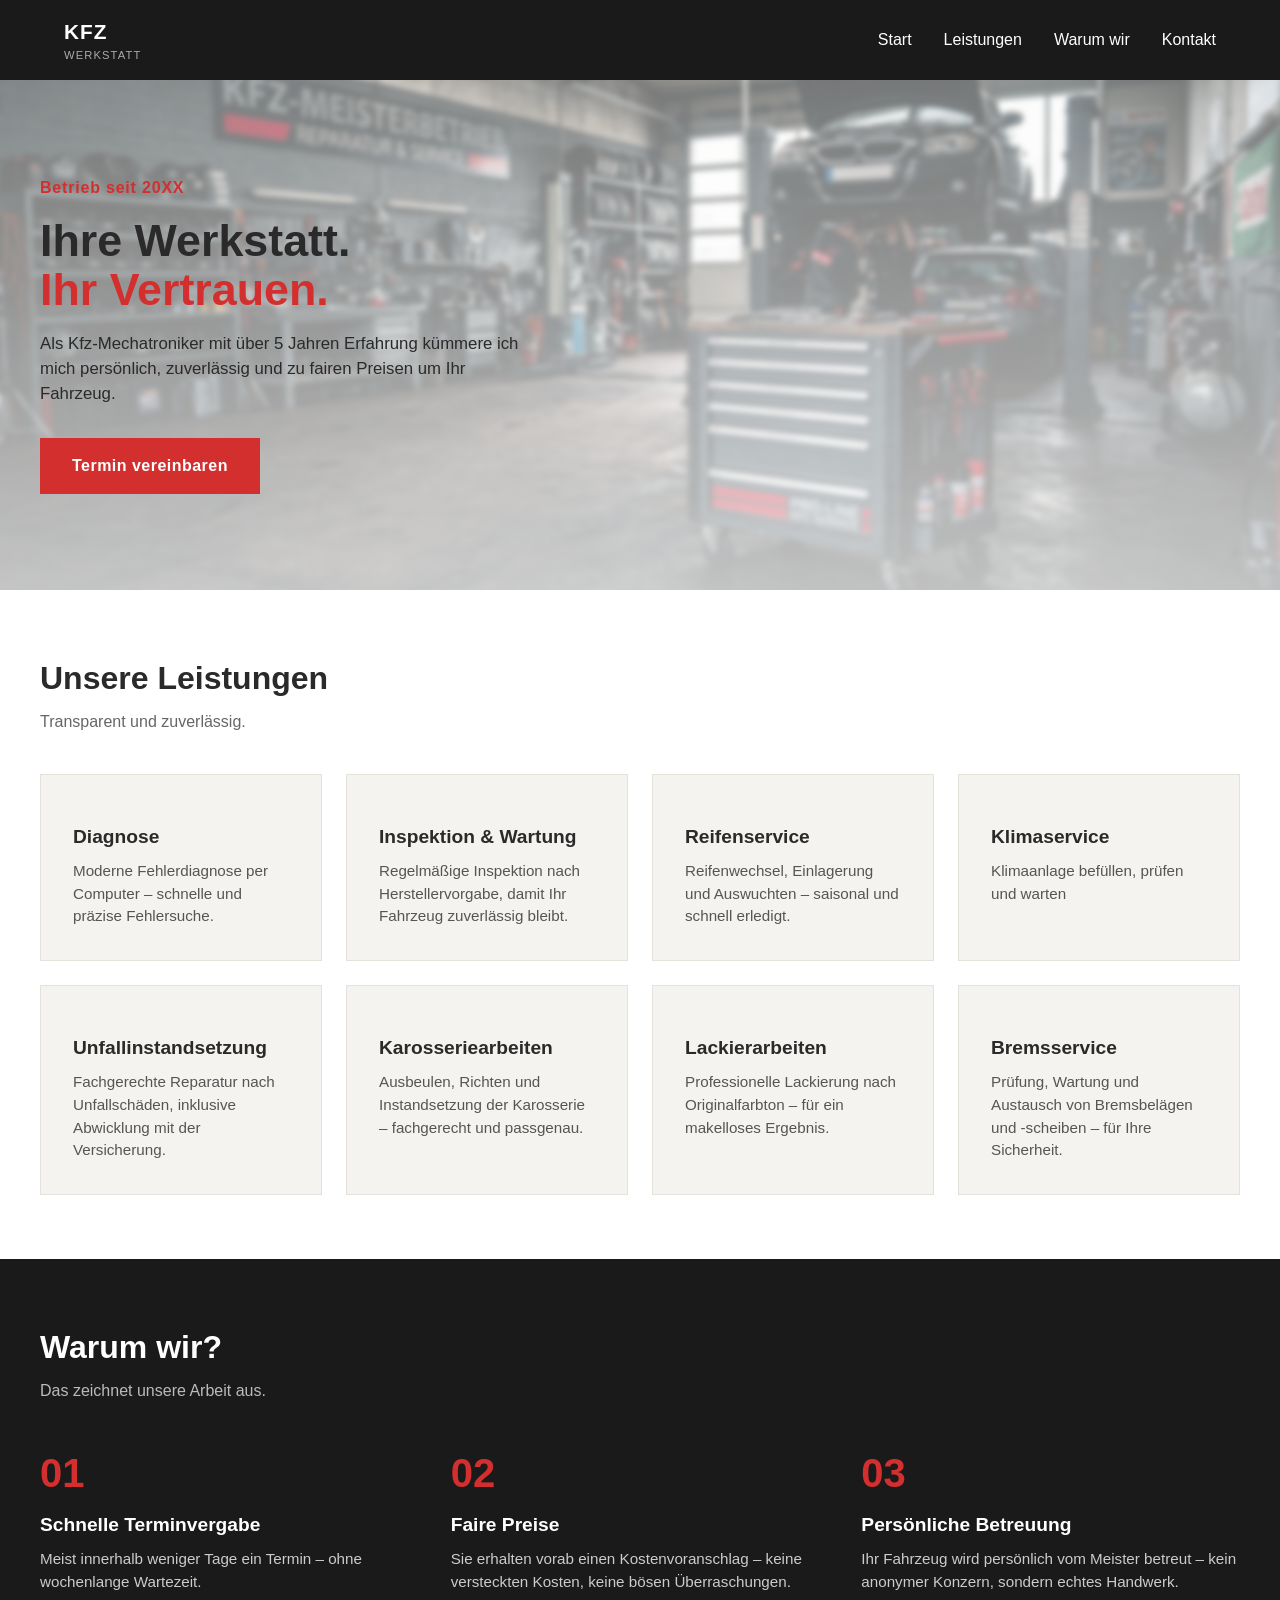
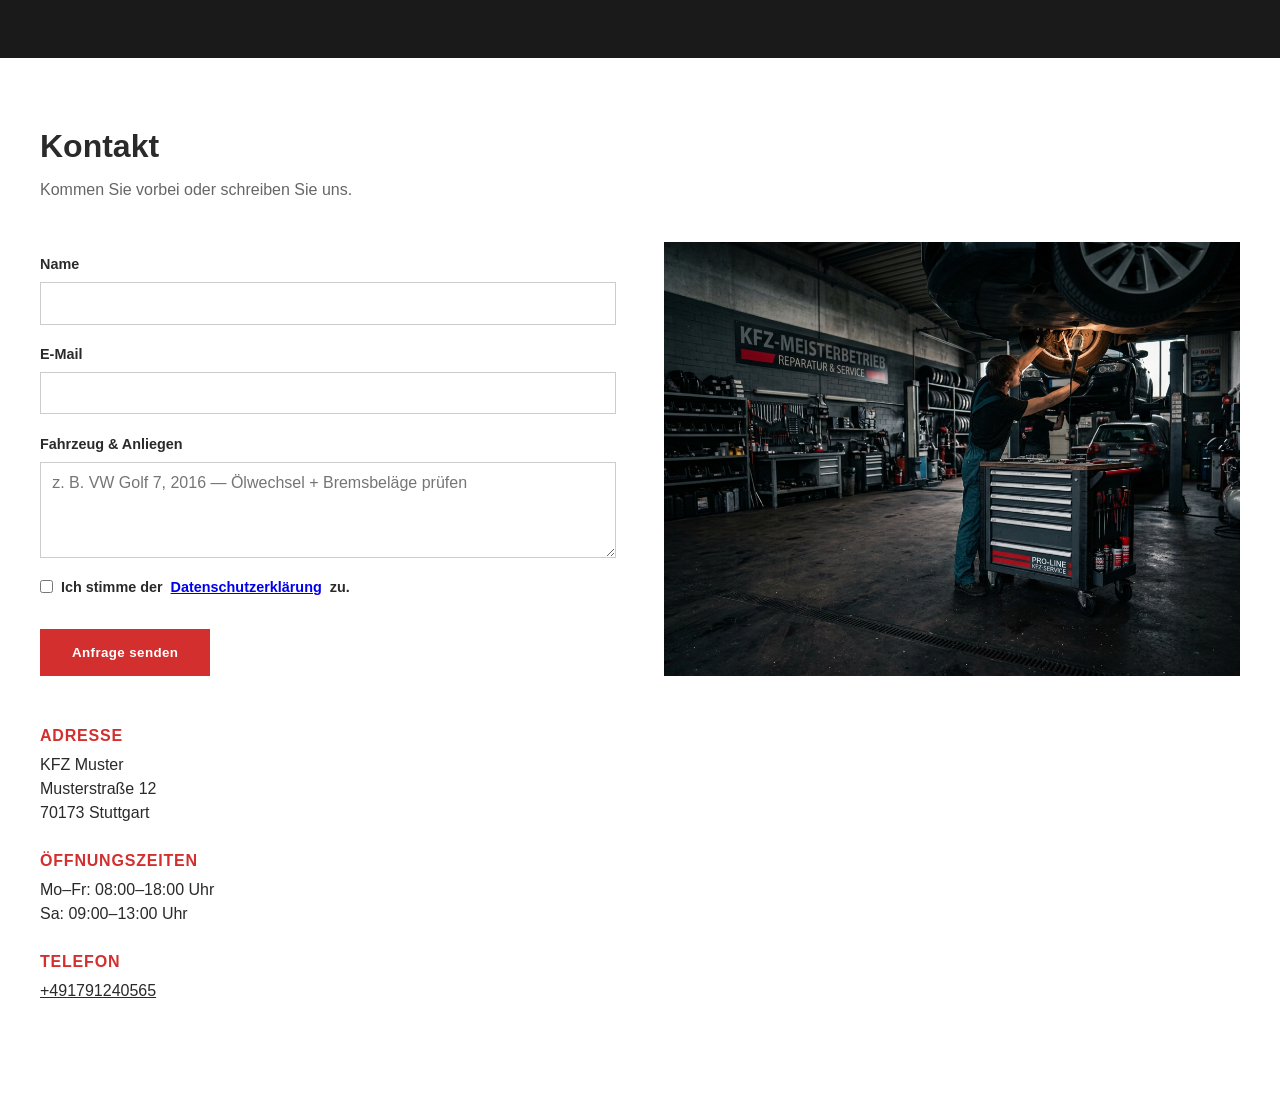
==== index.html @ 79fc3475 "KFZ-Website: aktueller Stand hochgeladen Startseite mit Leistungen, Warum wir und Kontakt. Button Te" ====
<!DOCTYPE html>
<html lang="de">
<head>
  <meta charset="UTF-8">
  <meta name="viewport" content="width=device-width, initial-scale=1.0">
  <title>KFZ Werkstatt Muster – Ihre Werkstatt, Ihr Vertrauen</title>
  <link rel="stylesheet" href="assets/css/style.css">
</head>
<body>

  <header class="site-header">
    <div class="header-inner">
      <div class="logo">
        <span class="logo-name">KFZ </span>
        <span class="logo-sub">Werkstatt</span>
      </div>
      <button class="burger" id="burgerBtn" aria-label="Menü öffnen">
        <span></span>
        <span></span>
        <span></span>
      </button>
      <nav class="main-nav" id="mainNav">
        <a href="#hero">Start</a>
        <a href="#leistungen">Leistungen</a>
        <a href="#warum-wir">Warum wir</a>
        <a href="#kontakt">Kontakt</a>
      </nav>
    </div>
  </header>

  <section class="hero" id="hero">
    <div class="hero-text">
      <p class="hero-kicker">Betrieb seit 20XX</p>
      <h1>Ihre Werkstatt.<br><span class="highlight">Ihr Vertrauen.</span></h1>
      <p class="hero-desc">
        Als Kfz-Mechatroniker mit über 5 Jahren Erfahrung kümmere ich mich
        persönlich, zuverlässig und zu fairen Preisen um Ihr Fahrzeug.
      </p>
      <a href="#kontakt" class="btn-primary">Termin vereinbaren</a>
    </div>
  </section>
  <section class="services" id="leistungen">
    <div class="services-inner">
      <h2>Unsere Leistungen</h2>
      <p class="section-sub">Transparent und zuverlässig.</p>

      <div class="services-grid">

        <div class="service-card">
            <div class="service-icon"></div>
            <h3>Diagnose</h3>
            <p>Moderne Fehlerdiagnose per Computer – schnelle und präzise Fehlersuche.</p>
          </div>

        <div class="service-card">
          <div class="service-icon"></div>
          <h3>Inspektion & Wartung</h3>
          <p>Regelmäßige Inspektion nach Herstellervorgabe, damit Ihr Fahrzeug zuverlässig bleibt.</p>
        </div>


        <div class="service-card">
          <div class="service-icon"></div>
          <h3>Reifenservice</h3>
          <p>Reifenwechsel, Einlagerung und Auswuchten – saisonal und schnell erledigt.</p>
        </div>

        <div class="service-card">
          <div class="service-icon"></div>
          <h3>Klimaservice</h3>
          <p>Klimaanlage befüllen, prüfen und warten</p>
        </div>

        <div class="service-card">
          <div class="service-icon"></div>
          <h3>Unfallinstandsetzung</h3>
          <p>Fachgerechte Reparatur nach Unfallschäden, inklusive Abwicklung mit der Versicherung.</p>
        </div>

        <div class="service-card">
          <div class="service-icon"></div>
          <h3>Karosseriearbeiten</h3>
          <p>Ausbeulen, Richten und Instandsetzung der Karosserie – fachgerecht und passgenau.</p>
        </div>

        <div class="service-card">
            <div class="service-icon"></div>
            <h3>Lackierarbeiten</h3>
            <p>Professionelle Lackierung nach Originalfarbton – für ein makelloses Ergebnis.</p>
          </div>

          <div class="service-card">
            <div class="service-icon"></div>
            <h3>Bremsservice</h3>
            <p>Prüfung, Wartung und Austausch von Bremsbelägen und -scheiben – für Ihre Sicherheit.</p>
          </div>

      </div>
    </div>
  </section>
  <section class="why-us" id="warum-wir">
    <div class="why-us-inner">
      <h2>Warum wir?</h2>
      <p class="section-sub">Das zeichnet unsere Arbeit aus.</p>

      <div class="why-grid">


        <div class="why-card">
            <div class="why-number">01</div>
            <h3>Schnelle Terminvergabe</h3>
            <p>Meist innerhalb weniger Tage ein Termin – ohne wochenlange Wartezeit.</p>
          </div>

        <div class="why-card">
          <div class="why-number">02</div>
          <h3>Faire Preise</h3>
          <p>Sie erhalten vorab einen Kostenvoranschlag – keine versteckten Kosten, keine bösen Überraschungen.</p>
        </div>

        <div class="why-card">
          <div class="why-number">03</div>
          <h3>Persönliche Betreuung</h3>
          <p>Ihr Fahrzeug wird persönlich vom Meister betreut – kein anonymer Konzern, sondern echtes Handwerk.</p>
        </div>

       

      </div>
    </div>
  </section>
  <section class="contact" id="kontakt">
    <div class="contact-inner">
      <h2>Kontakt</h2>
      <p class="section-sub">Kommen Sie vorbei oder schreiben Sie uns.</p>

      <div class="contact-grid">

        <form class="contact-form" id="contactForm">
          <label for="name">Name</label>
          <input type="text" id="name" name="name" required>
      
          <label for="email">E-Mail</label>
          <input type="email" id="email" name="email" required>
      
          <label for="fahrzeug">Fahrzeug & Anliegen</label>
          <textarea id="fahrzeug" name="fahrzeug" rows="4" placeholder="z. B. VW Golf 7, 2016 — Ölwechsel + Bremsbeläge prüfen" required></textarea>
      
          <label class="checkbox-label">
            <input type="checkbox" required>
            Ich stimme der <a href="datenschutz.html">Datenschutzerklärung</a> zu.
          </label>
      
          <button type="submit" class="btn-primary">Anfrage senden</button>
        </form>
      
        <div class="contact-image-wrapper">
          <img src="assets/images/Kontakt_Bild.png" alt="Unsere Werkstatt" class="contact-image">
        </div>
      
        <div class="contact-info">
          <h3>Adresse</h3>
          <p>KFZ Muster<br>
          Musterstraße 12<br>
          70173 Stuttgart</p>
      
          <h3>Öffnungszeiten</h3>
          <p>Mo–Fr: 08:00–18:00 Uhr<br>
          Sa: 09:00–13:00 Uhr</p>
      
          <h3>Telefon</h3>
          <p><a href="tel:+491791240565">+491791240565</a></p>
        </div>
      
        <div class="map-wrapper">
          <iframe
            src="https://www.openstreetmap.org/export/embed.html?bbox=9.17%2C48.68%2C9.20%2C48.70&layer=mapnik"
            width="100%"
            height="100%"
            style="border:0; min-height: 280px;"
            loading="lazy"
            title="Standort KFZ Muster">
          </iframe>
        </div>
      
      </div>

        

      </div>
    </div>
  </section>
  <script src="assets/js/script.js"></script>
</body>
</html>
---- assets/css/style.css ----
/* --- Grundlagen --- */
html {
    scroll-behavior: smooth;
  }
* {
    margin: 0;
    padding: 0;
    box-sizing: border-box;
  }
  
  :root {
    --color-dark: #1a1a1a;
    --color-red: #d32f2f;
    --color-bg: #f5f3ef;
    --color-text: #2a2a2a;
    --font-main: 'Barlow', Arial, sans-serif;
  }
  
  body {
    font-family: var(--font-main);
    color: var(--color-text);
    line-height: 1.5;
  }
  
  /* --- Header --- */
  .site-header {
    position: sticky;
    top: 0;
    background: var(--color-dark);
    z-index: 100;
  }

  section[id] {
    scroll-margin-top: 80px;
  }
  
  .header-inner {
    display: flex;
    justify-content: space-between;
    align-items: center;
    padding: 1rem 1.5rem;
    max-width: 1200px;
    margin: 0 auto;
  }
  
  .logo-name {
    display: block;
    color: white;
    font-weight: 700;
    font-size: 1.3rem;
    letter-spacing: 0.05em;
  }
  
  .logo-sub {
    display: block;
    color: #aaa;
    font-size: 0.7rem;
    letter-spacing: 0.1em;
    text-transform: uppercase;
  }
  
  /* Navigation - Desktop */
  .main-nav {
    display: flex;
    gap: 2rem;
  }
  
  .main-nav a {
    color: white;
    text-decoration: none;
    font-weight: 500;
  }
  
  .main-nav a:hover {
    color: var(--color-red);
  }
  
  /* Hamburger - nur auf Mobile sichtbar */
  .burger {
    display: none;
    flex-direction: column;
    gap: 5px;
    background: none;
    border: none;
    cursor: pointer;
    padding: 0.5rem;
  }
  
  .burger span {
    width: 25px;
    height: 3px;
    background: white;
  }
  
  /* --- Hero --- */
  .hero {
    position: relative;
    padding: 6rem 1.5rem;
    background-image:
      linear-gradient(rgba(255, 255, 255, 0.462), rgba(255, 255, 255, 0.75)),
      url('../images/Werkstatt_StockBild.png');
    background-size: cover;
    background-position: center;
    background-repeat: no-repeat;
  }
  
  .hero-text {
    max-width: 1200px;
    margin: 0 auto;
  }
  
  .hero h1 {
    font-size: 2.8rem;
    line-height: 1.1;
    margin: 1rem 0;
  }
  
  .highlight {
    color: var(--color-red);
  }
  
  .hero-kicker {
    color: var(--color-red);
    font-weight: 700;
    letter-spacing: 0.05em;
  }
  
  .hero-desc {
    max-width: 500px;
    margin: 1rem 0 2rem;
    font-size: 1.05rem;
  }
  
  .btn-primary {
    display: inline-block;
    background: var(--color-red);
    color: white;
    padding: 1rem 2rem;
    text-decoration: none;
    font-weight: 700;
    letter-spacing: 0.03em;
  }
  
  .btn-primary:hover {
    background: #a02525;
  }
  
  /* --- Mobile --- */
  @media (max-width: 768px) {
    .burger {
      display: flex;
    }
  
    .main-nav {
      display: none;
      flex-direction: column;
      position: absolute;
      top: 100%;
      left: 0;
      right: 0;
      background: var(--color-dark);
      padding: 1rem 1.5rem;
    }
  
    .main-nav.is-open {
      display: flex;
    }
  
    .hero h1 {
      font-size: 2rem;
    }
  }
  /* --- Services --- */
.services {
    background: white;
    padding: 4rem 1.5rem;
  }
  
  .services-inner {
    max-width: 1200px;
    margin: 0 auto;
  }
  
  .services h2 {
    font-size: 2rem;
    margin-bottom: 0.5rem;
  }
  
  .section-sub {
    color: #666;
    margin-bottom: 2.5rem;
  }
  
  .services-grid {
    display: grid;
    grid-template-columns: repeat(auto-fit, minmax(280px, 1fr));
    gap: 1.5rem;
  }
  
  .service-card {
    background: var(--color-bg);
    padding: 2rem;
    border: 1px solid #e5e2dc;
    transition: transform 0.2s ease, box-shadow 0.2s ease;
  }
  
  .service-card:hover {
    transform: translateY(-4px);
    box-shadow: 0 8px 20px rgba(0,0,0,0.08);
  }
  
  .service-icon {
    font-size: 2rem;
    margin-bottom: 1rem;
  }
  
  .service-card h3 {
    margin-bottom: 0.5rem;
    font-size: 1.2rem;
  }
  
  .service-card p {
    color: #555;
    font-size: 0.95rem;
  }
  /* --- Why Us --- */
.why-us {
    background: var(--color-dark);
    padding: 4rem 1.5rem;
    color: white;
  }
  
  .why-us-inner {
    max-width: 1200px;
    margin: 0 auto;
  }
  
  .why-us h2 {
    font-size: 2rem;
    margin-bottom: 0.5rem;
    color: white;
  }
  
  .why-us .section-sub {
    color: #bbb;
    margin-bottom: 2.5rem;
  }
  
  .why-grid {
    display: grid;
    grid-template-columns: repeat(auto-fit, minmax(260px, 1fr));
    gap: 2rem;
  }
  
  .why-number {
    font-size: 2.5rem;
    font-weight: 700;
    color: var(--color-red);
    margin-bottom: 0.5rem;
  }
  
  .why-card h3 {
    font-size: 1.2rem;
    margin-bottom: 0.5rem;
    color: white;
  }
  
  .why-card p {
    color: #ccc;
    font-size: 0.95rem;
  }
  /* --- Contact --- */
.contact {
    background: white;
    padding: 4rem 1.5rem;
  }
  
  .contact-inner {
    max-width: 1200px;
    margin: 0 auto;
  }
  
  .contact h2 {
    font-size: 2rem;
    margin-bottom: 0.5rem;
  }
  
  .contact-grid {
    display: grid;
    grid-template-columns: 1fr 1fr;
    gap: 3rem;
    margin-top: 2.5rem;
  }
  
  .contact-info h3 {
    font-size: 1rem;
    text-transform: uppercase;
    letter-spacing: 0.05em;
    color: var(--color-red);
    margin-top: 1.5rem;
    margin-bottom: 0.3rem;
  }

  .contact-image {
    width: 100%;
    height: 100%;
    min-height: 280px;
    object-fit: cover;
  }
  
  .contact-info h3:first-child {
    margin-top: 0;
  }
  
  .contact-info a {
    color: var(--color-text);
  }
  
  .map-wrapper {
    margin-top: 1.5rem;
  }
  
  /* Formular */
  .contact-form {
    display: flex;
    flex-direction: column;
    gap: 0.4rem;
  }
  
  .contact-form label {
    font-weight: 600;
    font-size: 0.9rem;
    margin-top: 0.8rem;
  }
  
  .contact-form input,
  .contact-form textarea {
    padding: 0.7rem;
    border: 1px solid #ccc;
    font-family: inherit;
    font-size: 1rem;
  }
  
  .contact-form input:focus,
  .contact-form textarea:focus {
    outline: none;
    border-color: var(--color-red);
  }
  
  .checkbox-label {
    display: flex;
    align-items: flex-start;
    gap: 0.5rem;
    font-weight: 400;
    font-size: 0.85rem;
  }
  
  .checkbox-label input {
    width: auto;
    margin-top: 0.2rem;
  }
  
  .contact-form button {
    margin-top: 1.5rem;
    border: none;
    cursor: pointer;
    width: fit-content;
  }
  
  /* Mobile: Grid untereinander */
  @media (max-width: 768px) {
    .contact-grid {
      grid-template-columns: 1fr;
    }
  }
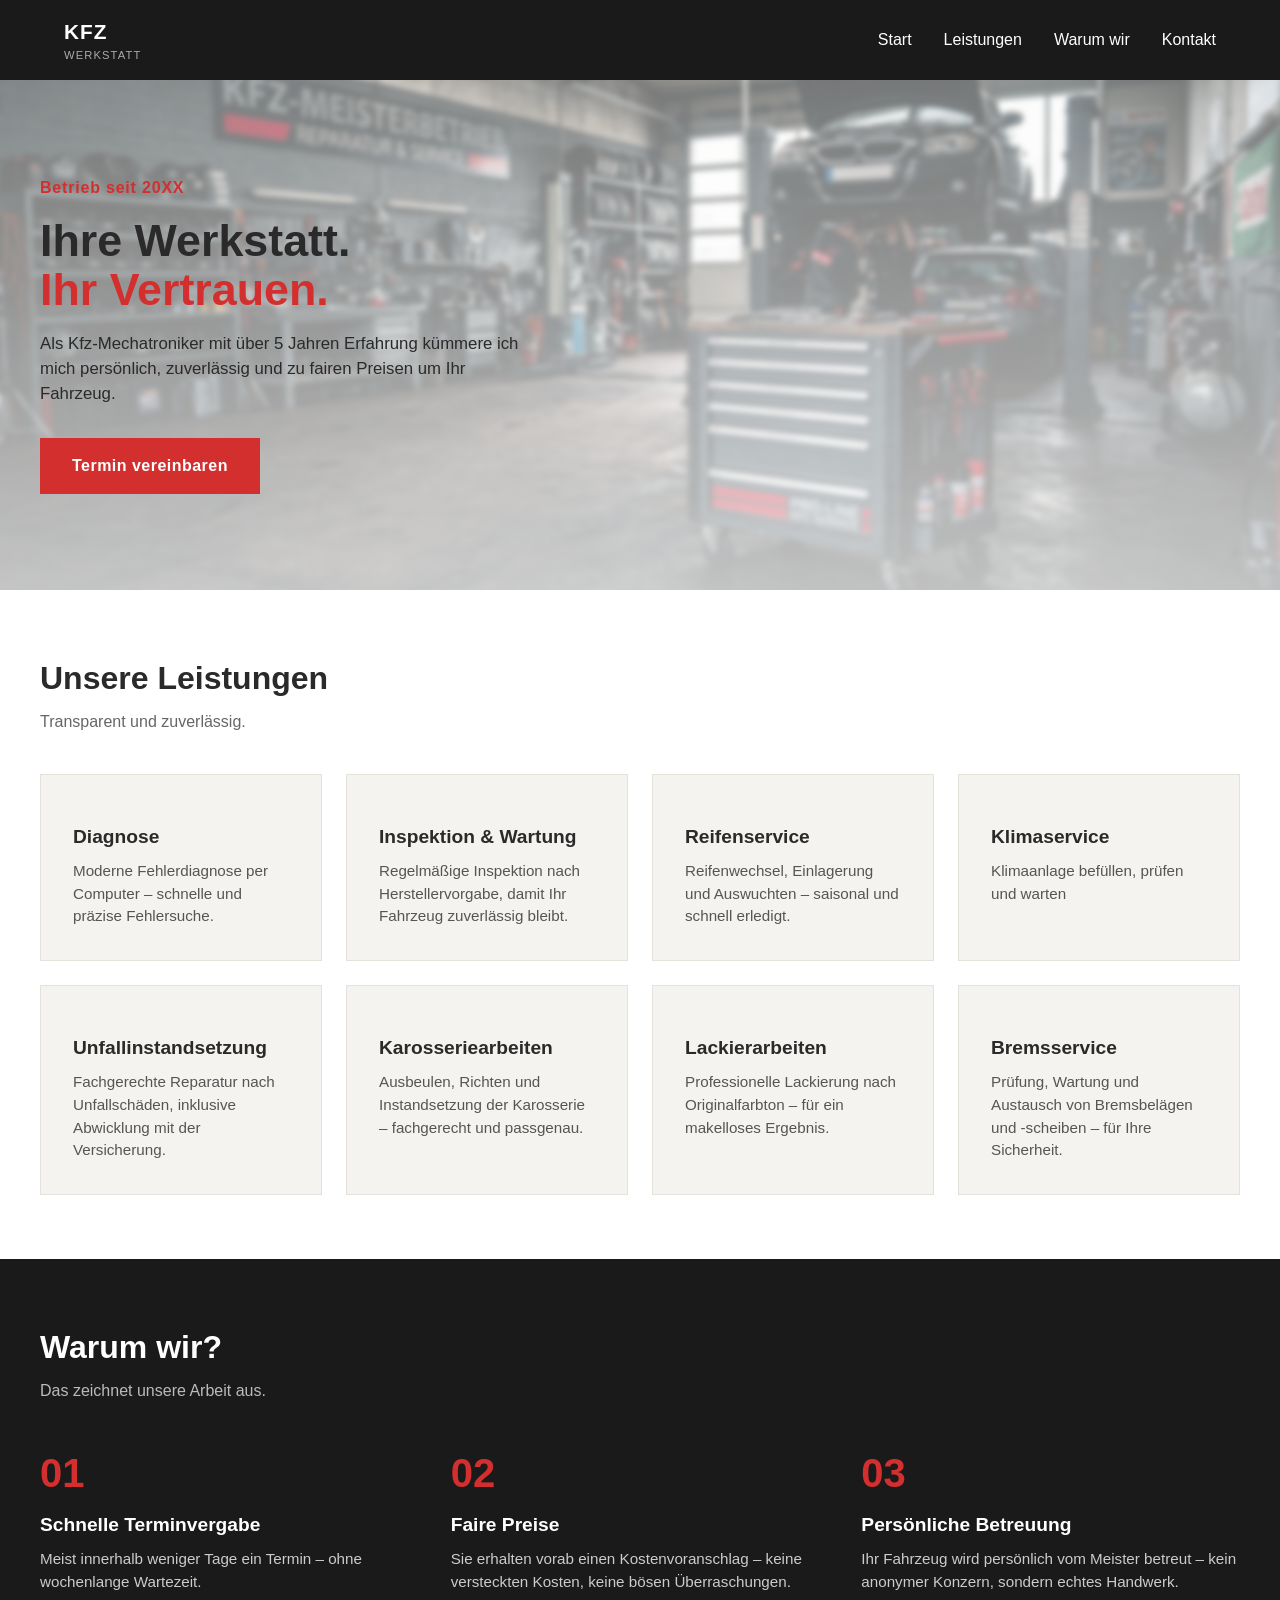
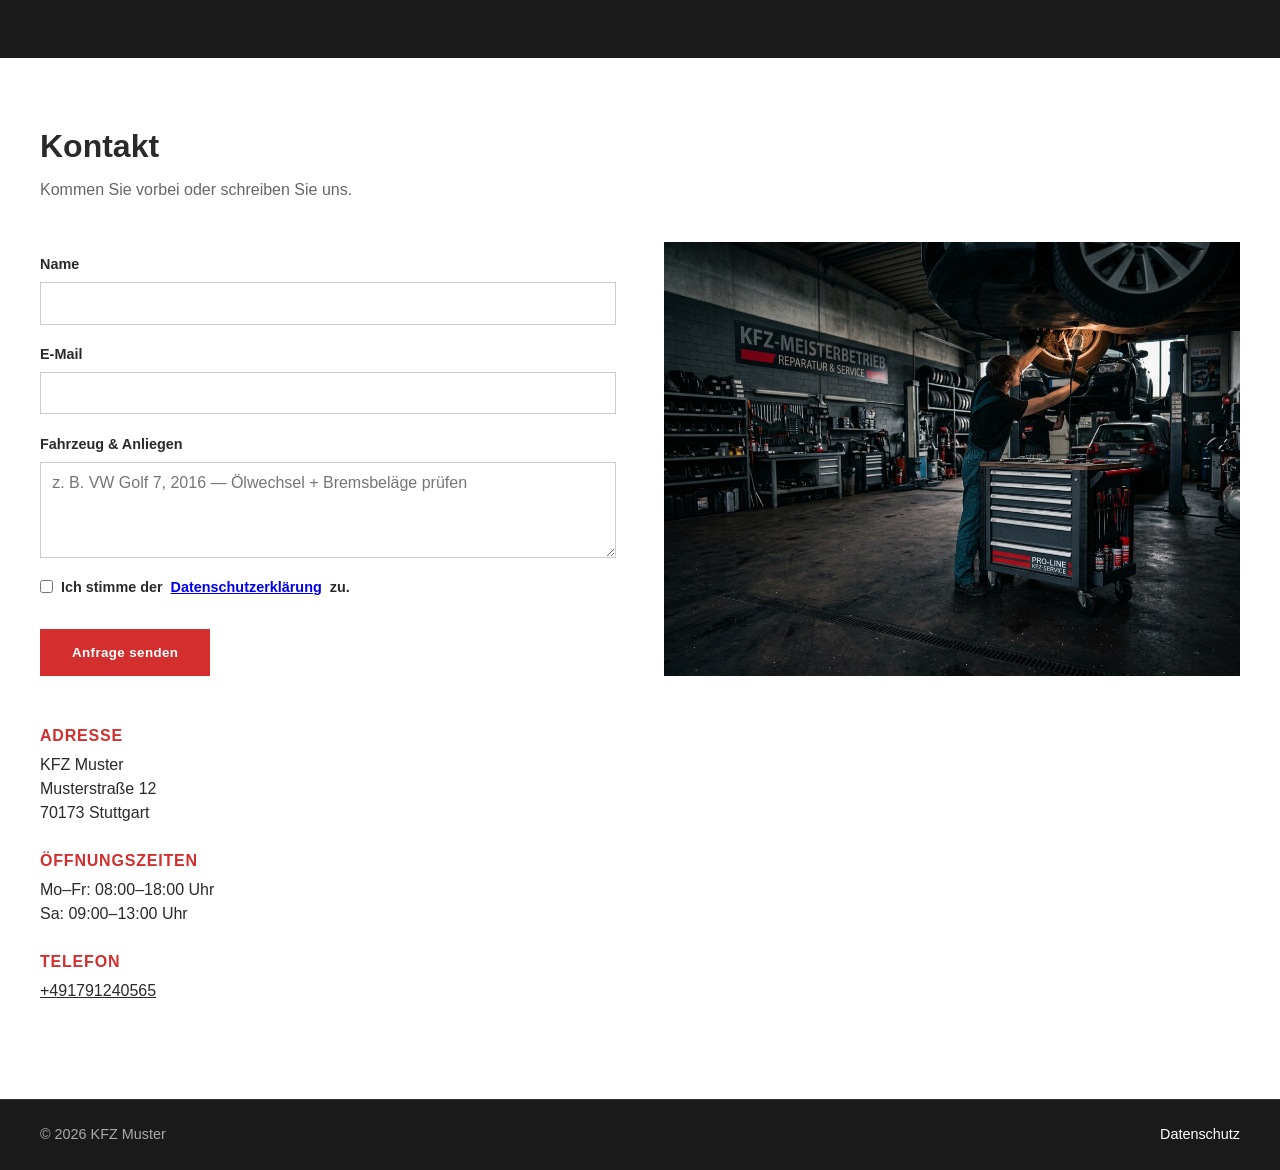
==== commit 0c438302: "Datenschutzerklärung Datenschutzerklärung hinzugefügt" ====
--- a/index.html
+++ b/index.html
@@ -190,6 +190,15 @@
       </div>
     </div>
   </section>
+  <footer class="site-footer">
+    <div class="footer-inner">
+      <span>© 2026 KFZ Muster</span>
+      <nav class="footer-nav">
+        <a href="datenschutz.html">Datenschutz</a>
+      </nav>
+    </div>
+  </footer>
+
   <script src="assets/js/script.js"></script>
 </body>
 </html>
--- a/assets/css/style.css
+++ b/assets/css/style.css
@@ -372,4 +372,73 @@
     .contact-grid {
       grid-template-columns: 1fr;
     }
-  }+  }
+  /* --- Rechtstexte (Datenschutz) --- */
+  .logo-link {
+    text-decoration: none;
+  }
+
+  .legal {
+    background: white;
+    padding: 4rem 1.5rem;
+  }
+
+  .legal-inner {
+    max-width: 760px;
+    margin: 0 auto;
+  }
+
+  .legal h1 {
+    font-size: 2rem;
+    margin-bottom: 0.5rem;
+  }
+
+  .legal h2 {
+    font-size: 1.2rem;
+    margin: 2rem 0 0.5rem;
+  }
+
+  .legal p {
+    margin-bottom: 1rem;
+  }
+
+  .legal ul {
+    margin: 0 0 1rem 1.25rem;
+  }
+
+  .legal a {
+    color: var(--color-red);
+  }
+
+  .legal-back {
+    margin-top: 2.5rem;
+    font-weight: 600;
+  }
+
+  /* --- Footer --- */
+  .site-footer {
+    background: var(--color-dark);
+    color: #aaa;
+    padding: 1.5rem;
+    font-size: 0.9rem;
+    border-top: 1px solid #333;
+  }
+
+  .footer-inner {
+    display: flex;
+    justify-content: space-between;
+    align-items: center;
+    flex-wrap: wrap;
+    gap: 0.5rem 2rem;
+    max-width: 1200px;
+    margin: 0 auto;
+  }
+
+  .footer-nav a {
+    color: white;
+    text-decoration: none;
+  }
+
+  .footer-nav a:hover {
+    color: var(--color-red);
+  }
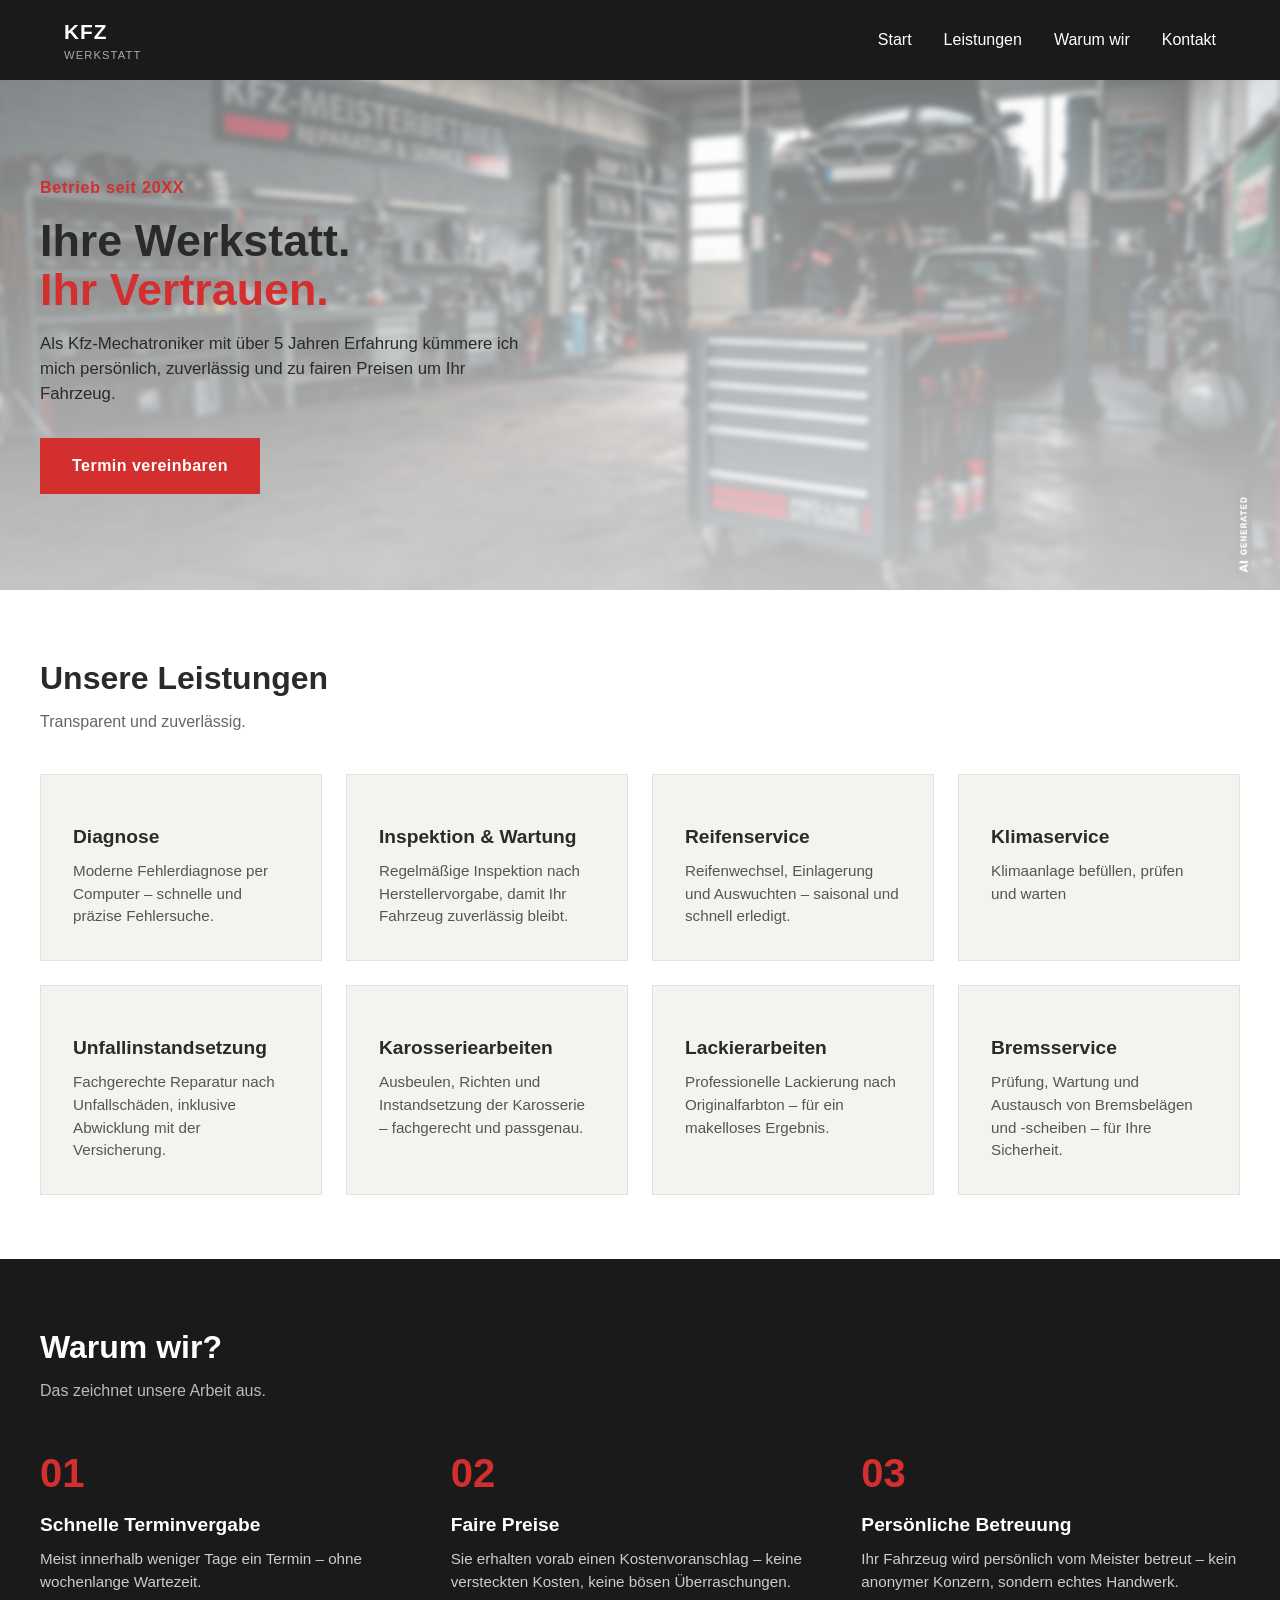
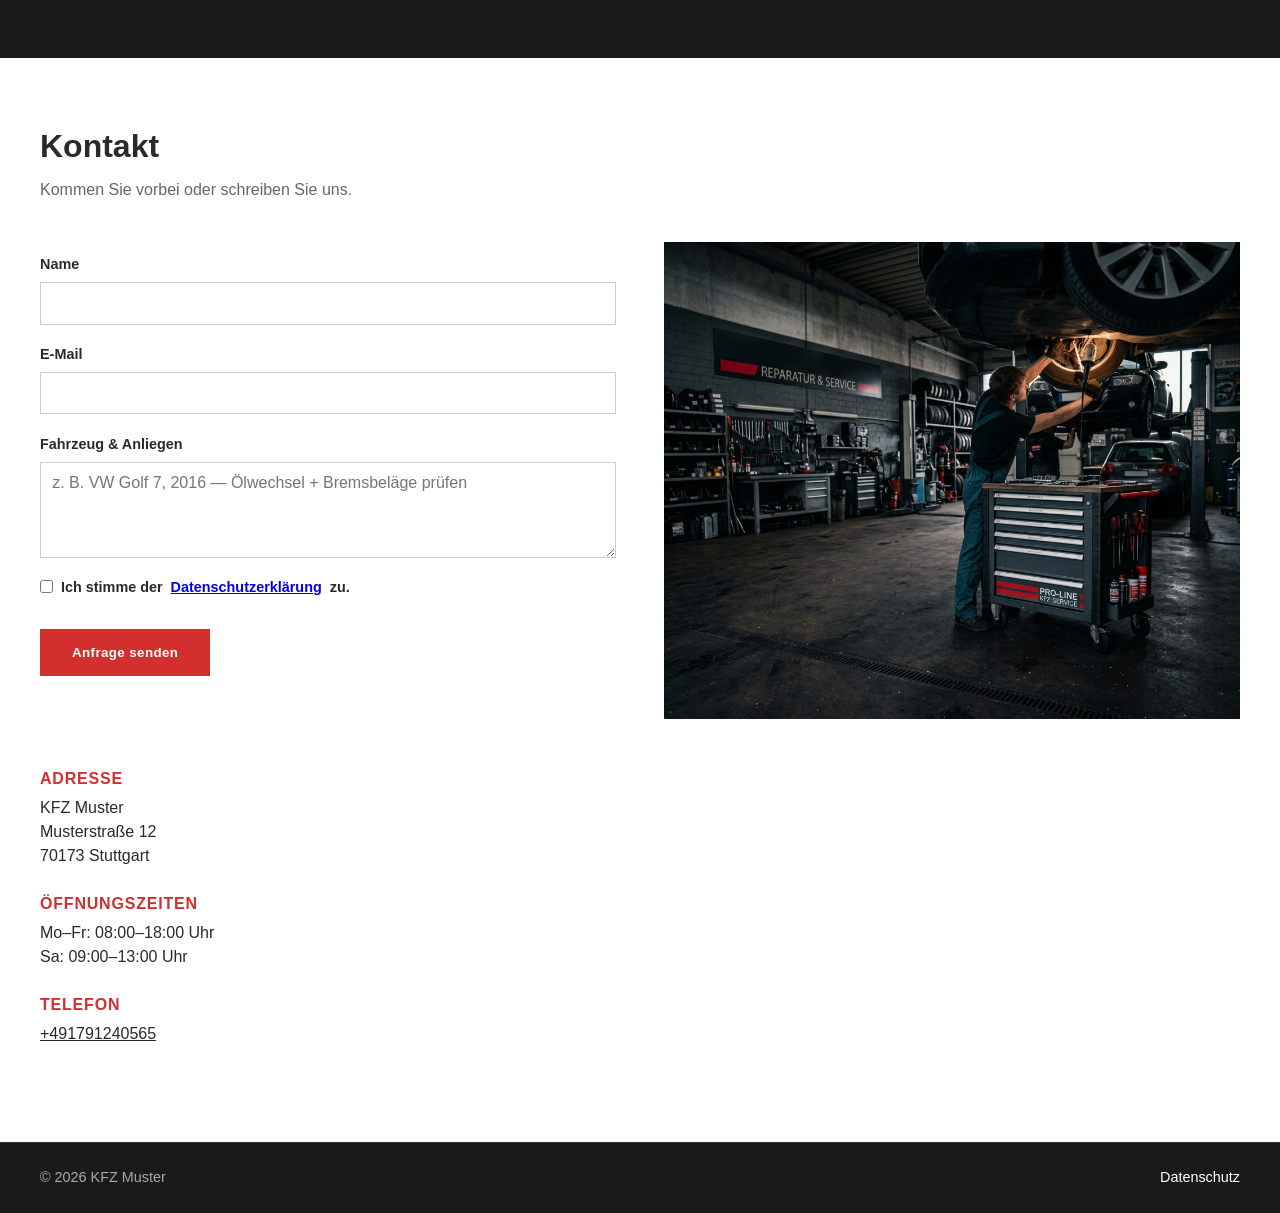
==== commit c7969235: "Kontaktformular mit Web3Forms" ====
--- a/index.html
+++ b/index.html
@@ -136,7 +136,11 @@
 
       <div class="contact-grid">
 
-        <form class="contact-form" id="contactForm">
+        <form class="contact-form" id="contactForm" action="https://api.web3forms.com/submit" method="POST">
+          <input type="hidden" name="access_key" value="fa68af67-1d12-432d-9b63-3686484e0952">
+          <input type="hidden" name="subject" value="Neue Anfrage über die Website">
+          <input type="hidden" name="from_name" value="KFZ-Website">
+          <input type="checkbox" name="botcheck" style="display:none" tabindex="-1" autocomplete="off">
           <label for="name">Name</label>
           <input type="text" id="name" name="name" required>
       
@@ -152,6 +156,7 @@
           </label>
       
           <button type="submit" class="btn-primary">Anfrage senden</button>
+          <p id="formStatus" class="form-status" role="status"></p>
         </form>
       
         <div class="contact-image-wrapper">
--- a/assets/css/style.css
+++ b/assets/css/style.css
@@ -442,3 +442,23 @@
   .footer-nav a:hover {
     color: var(--color-red);
   }
+
+  /* --- Rückmeldung Kontaktformular --- */
+  .form-status {
+    margin-top: 0.8rem;
+    font-weight: 600;
+    min-height: 1.5em;
+  }
+
+  .form-status.is-success {
+    color: #2e7d32;
+  }
+
+  .form-status.is-error {
+    color: var(--color-red);
+  }
+
+  .contact-form button:disabled {
+    opacity: 0.6;
+    cursor: wait;
+  }
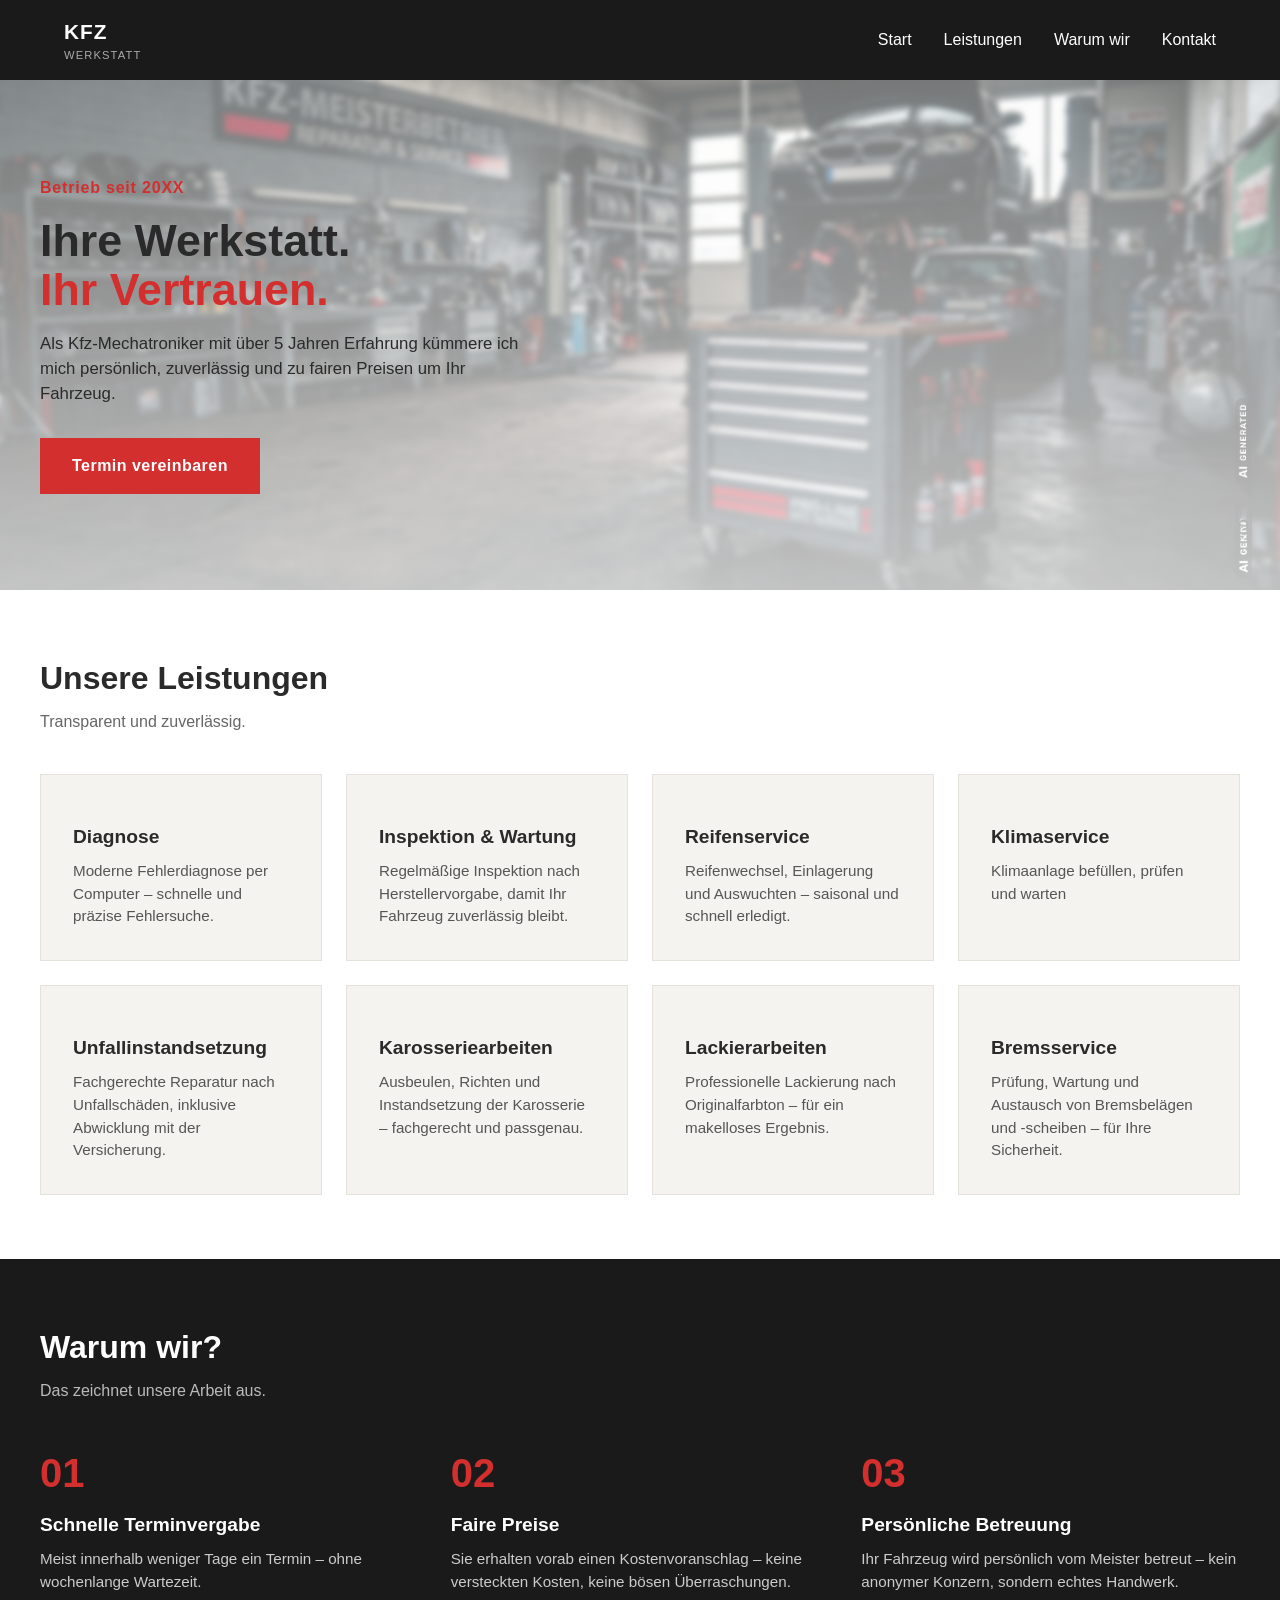
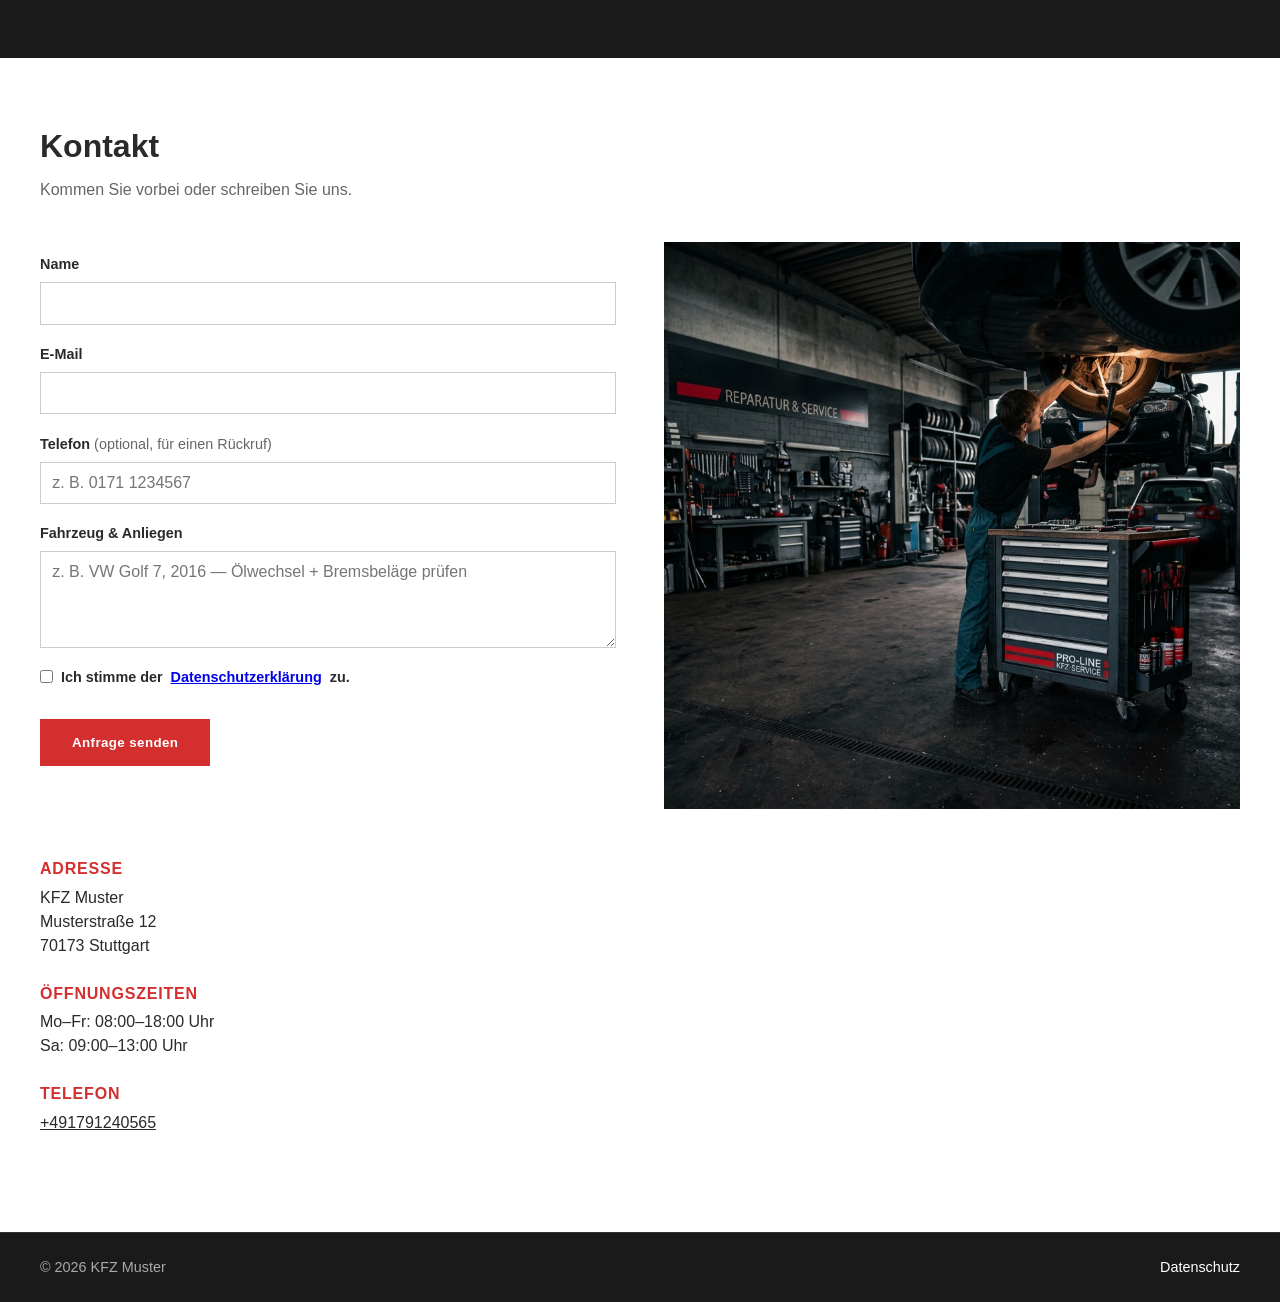
==== commit 8ef3da68: "Telefonfeld im Kontaktformular" ====
--- a/index.html
+++ b/index.html
@@ -147,6 +147,9 @@
           <label for="email">E-Mail</label>
           <input type="email" id="email" name="email" required>
       
+          <label for="telefon">Telefon <span class="label-hint">(optional, für einen Rückruf)</span></label>
+          <input type="tel" id="telefon" name="telefon" autocomplete="tel" placeholder="z. B. 0171 1234567">
+      
           <label for="fahrzeug">Fahrzeug & Anliegen</label>
           <textarea id="fahrzeug" name="fahrzeug" rows="4" placeholder="z. B. VW Golf 7, 2016 — Ölwechsel + Bremsbeläge prüfen" required></textarea>
       
--- a/assets/css/style.css
+++ b/assets/css/style.css
@@ -462,3 +462,8 @@
     opacity: 0.6;
     cursor: wait;
   }
+
+  .label-hint {
+    font-weight: 400;
+    color: #666;
+  }
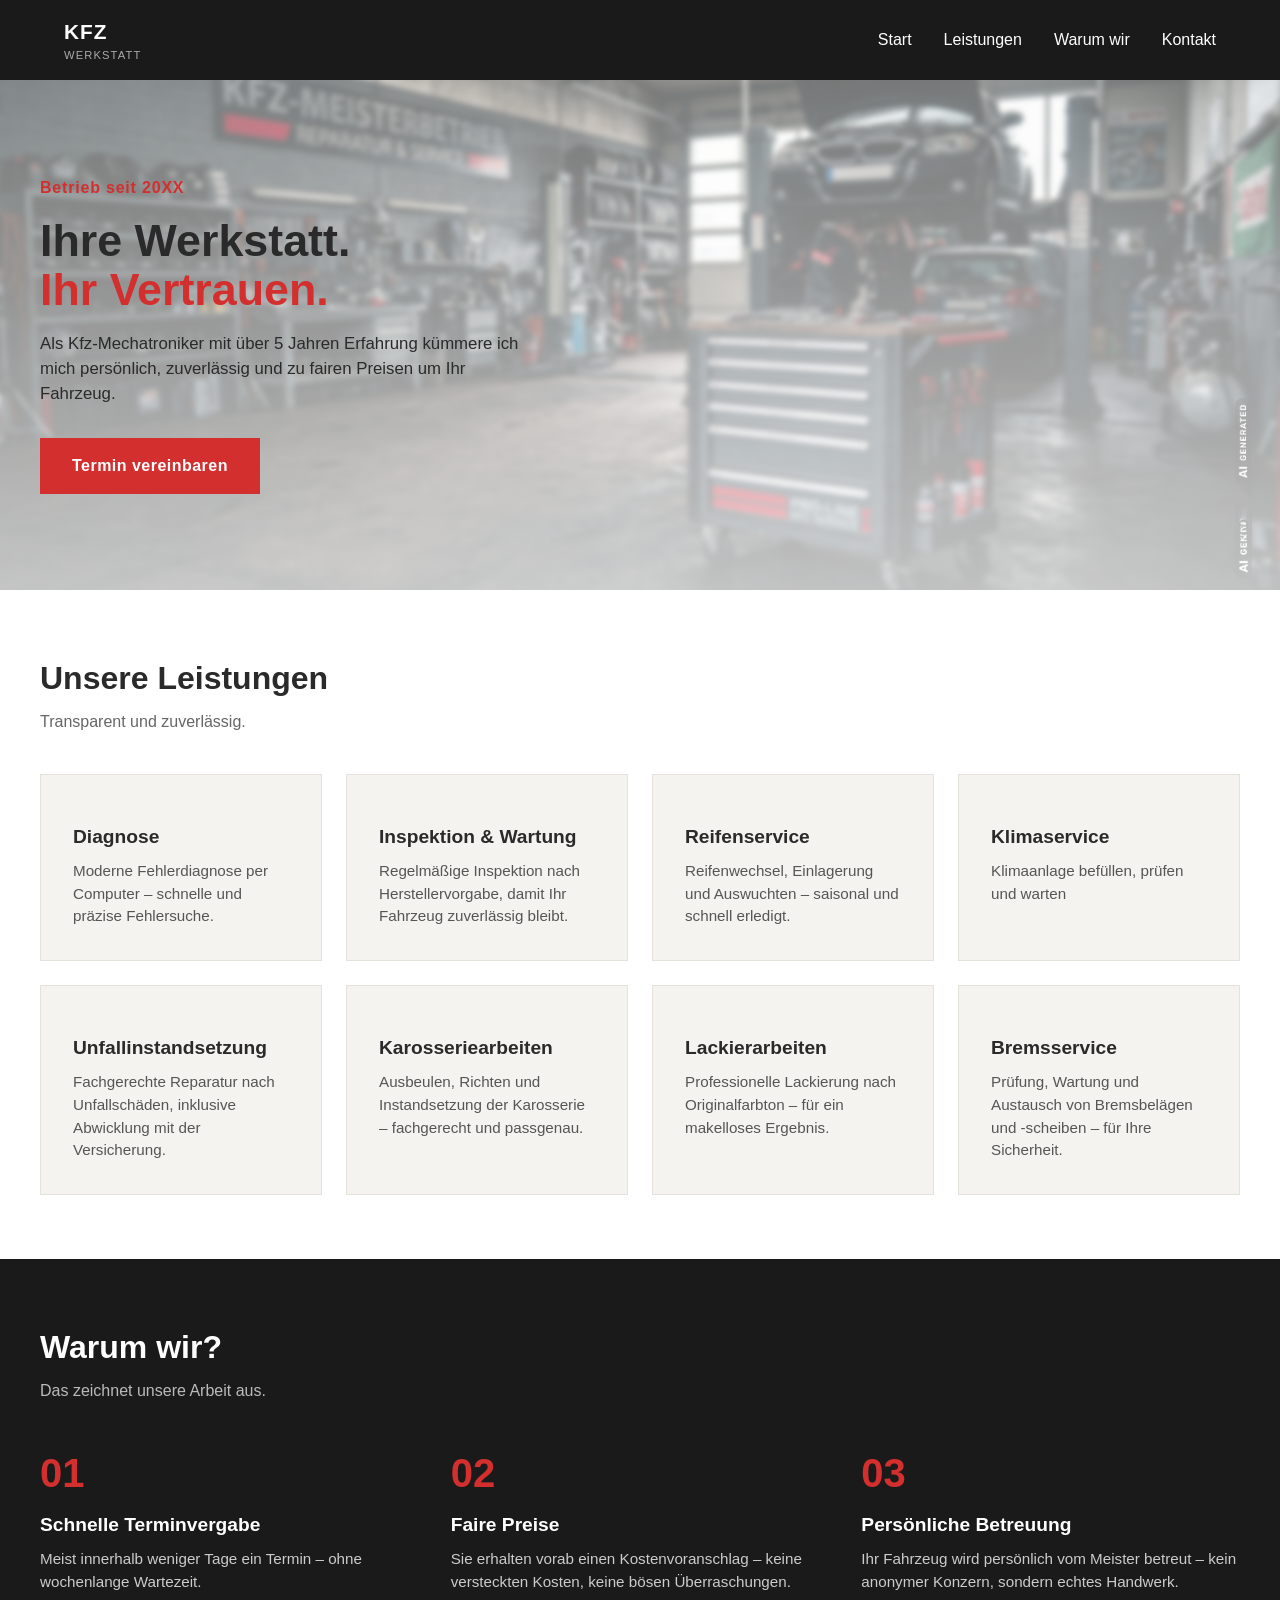
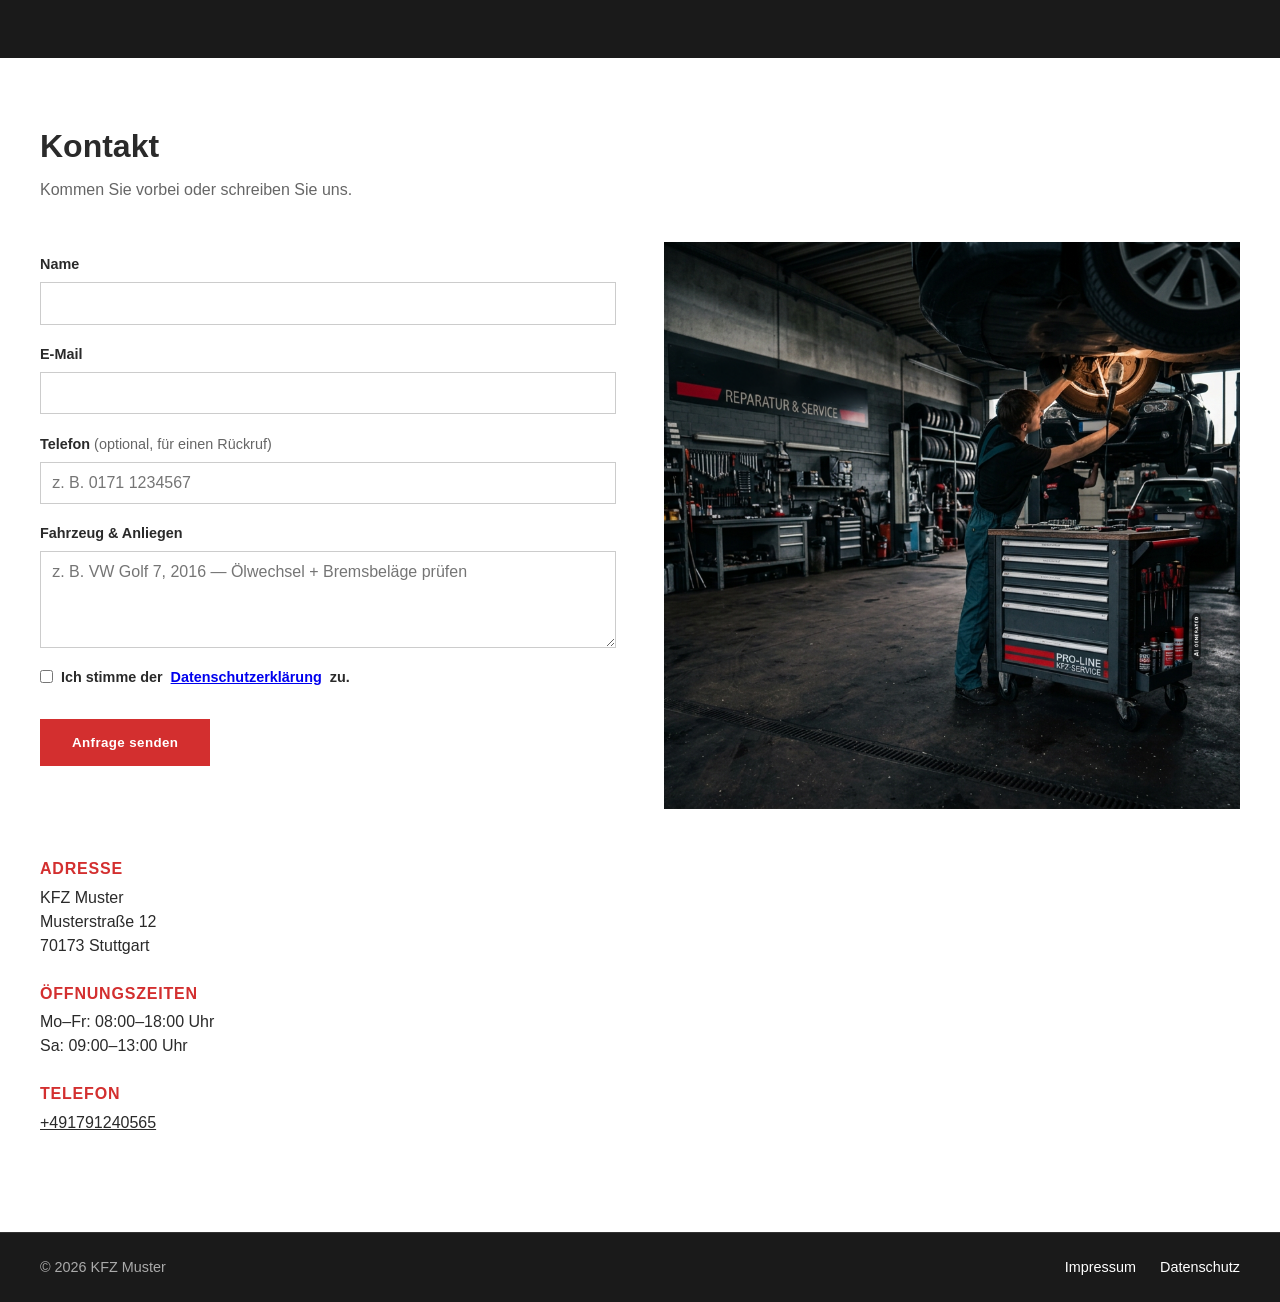
==== commit b39b2fda: "Impressum" ====
--- a/index.html
+++ b/index.html
@@ -202,6 +202,7 @@
     <div class="footer-inner">
       <span>© 2026 KFZ Muster</span>
       <nav class="footer-nav">
+        <a href="impressum.html">Impressum</a>
         <a href="datenschutz.html">Datenschutz</a>
       </nav>
     </div>
--- a/assets/css/style.css
+++ b/assets/css/style.css
@@ -434,6 +434,11 @@
     margin: 0 auto;
   }
 
+  .footer-nav {
+    display: flex;
+    gap: 1.5rem;
+  }
+
   .footer-nav a {
     color: white;
     text-decoration: none;
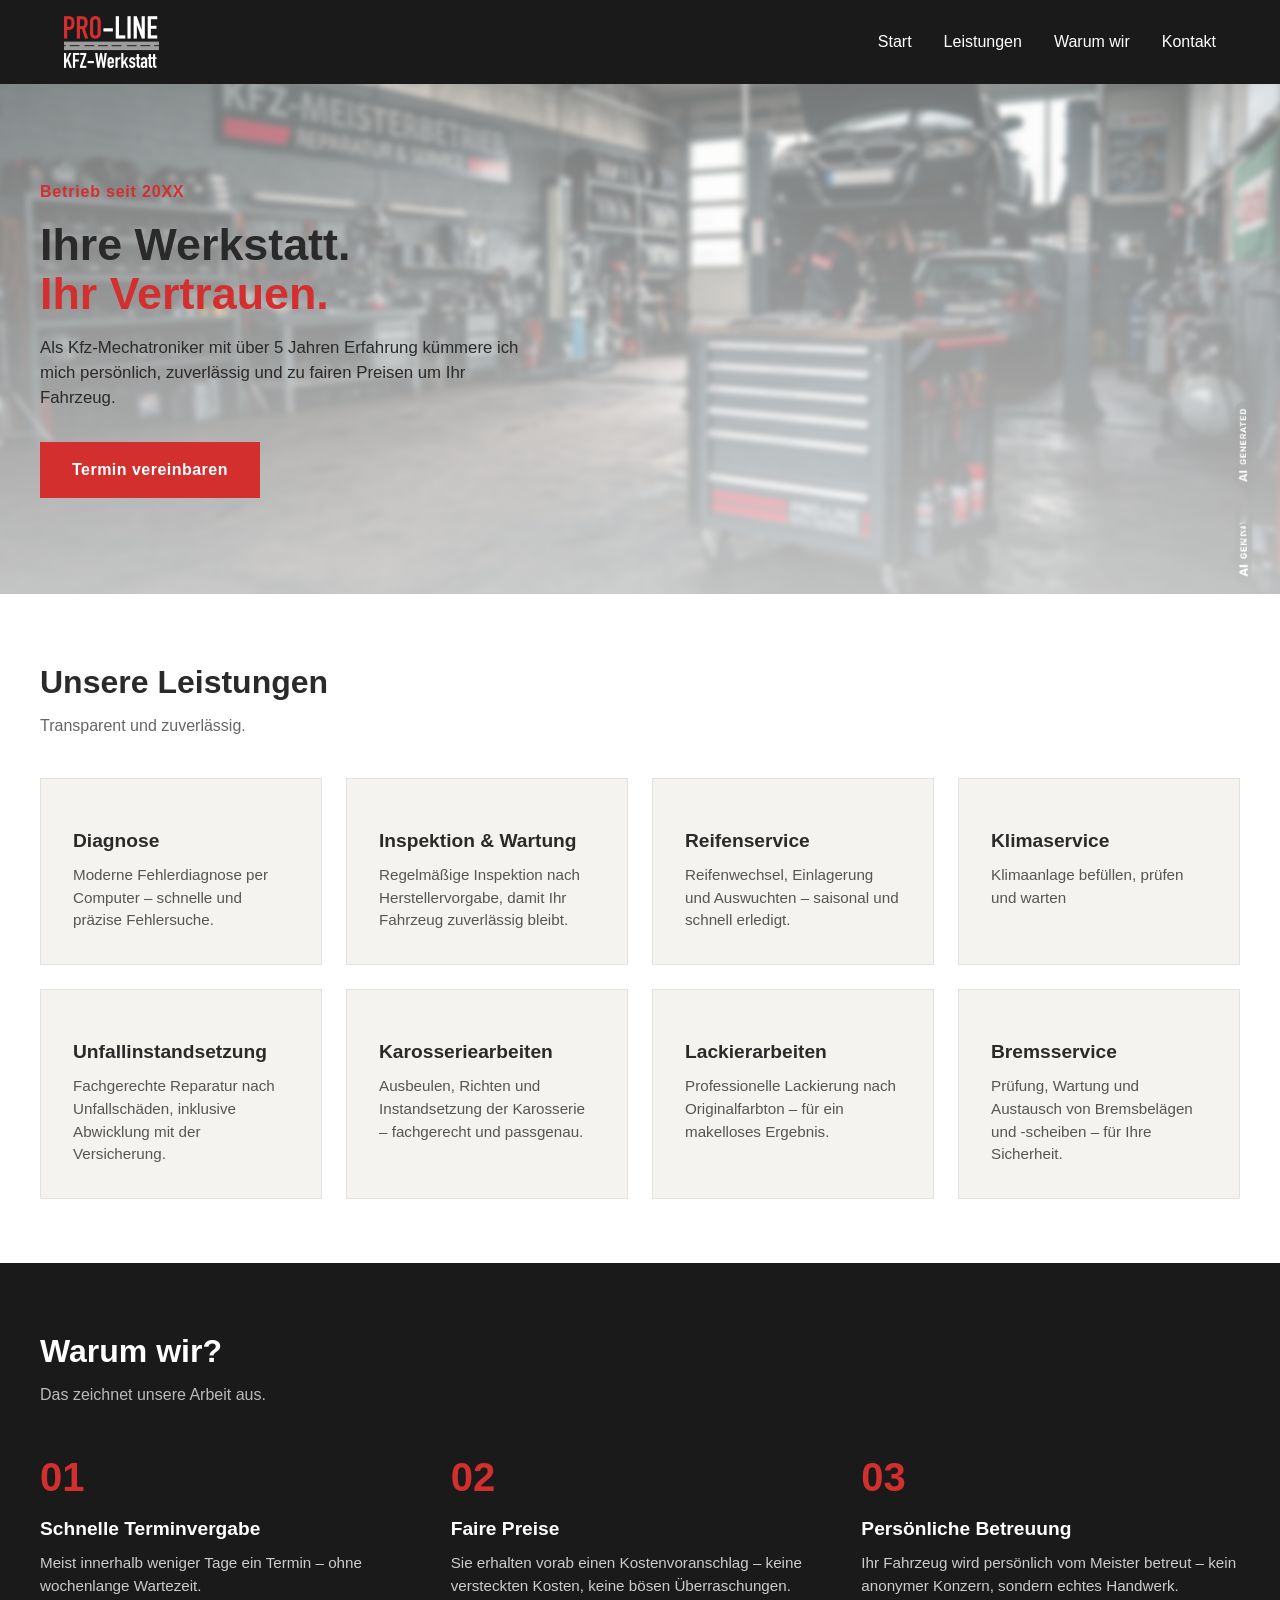
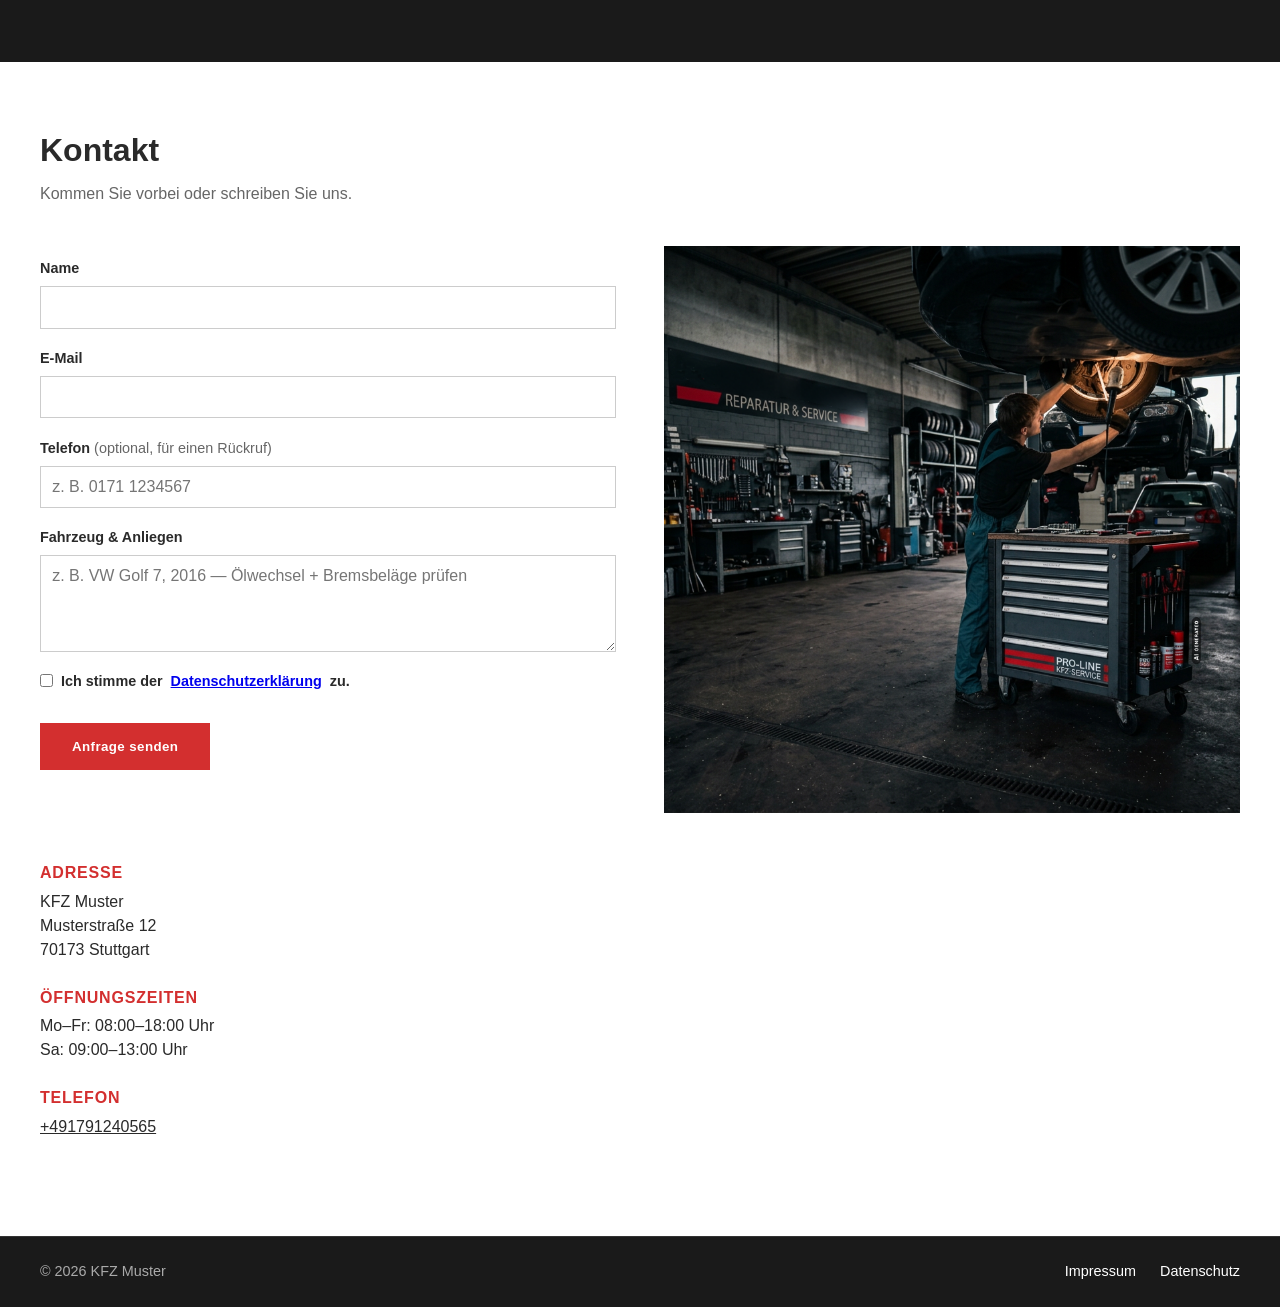
==== commit 456d1238: "Logo" ====
--- a/index.html
+++ b/index.html
@@ -10,10 +10,9 @@
 
   <header class="site-header">
     <div class="header-inner">
-      <div class="logo">
-        <span class="logo-name">KFZ </span>
-        <span class="logo-sub">Werkstatt</span>
-      </div>
+      <a href="#hero" class="logo logo-link">
+        <img src="assets/images/logo-proline.png" alt="Pro-Line KFZ-Werkstatt" class="logo-img" width="380" height="208">
+      </a>
       <button class="burger" id="burgerBtn" aria-label="Menü öffnen">
         <span></span>
         <span></span>
--- a/assets/css/style.css
+++ b/assets/css/style.css
@@ -31,7 +31,7 @@
   }
 
   section[id] {
-    scroll-margin-top: 80px;
+    scroll-margin-top: 90px;
   }
   
   .header-inner {
@@ -472,3 +472,14 @@
     font-weight: 400;
     color: #666;
   }
+
+  /* --- Logo im Header --- */
+  .logo-link {
+    display: block;
+  }
+
+  .logo-img {
+    display: block;
+    height: 52px;
+    width: auto;
+  }
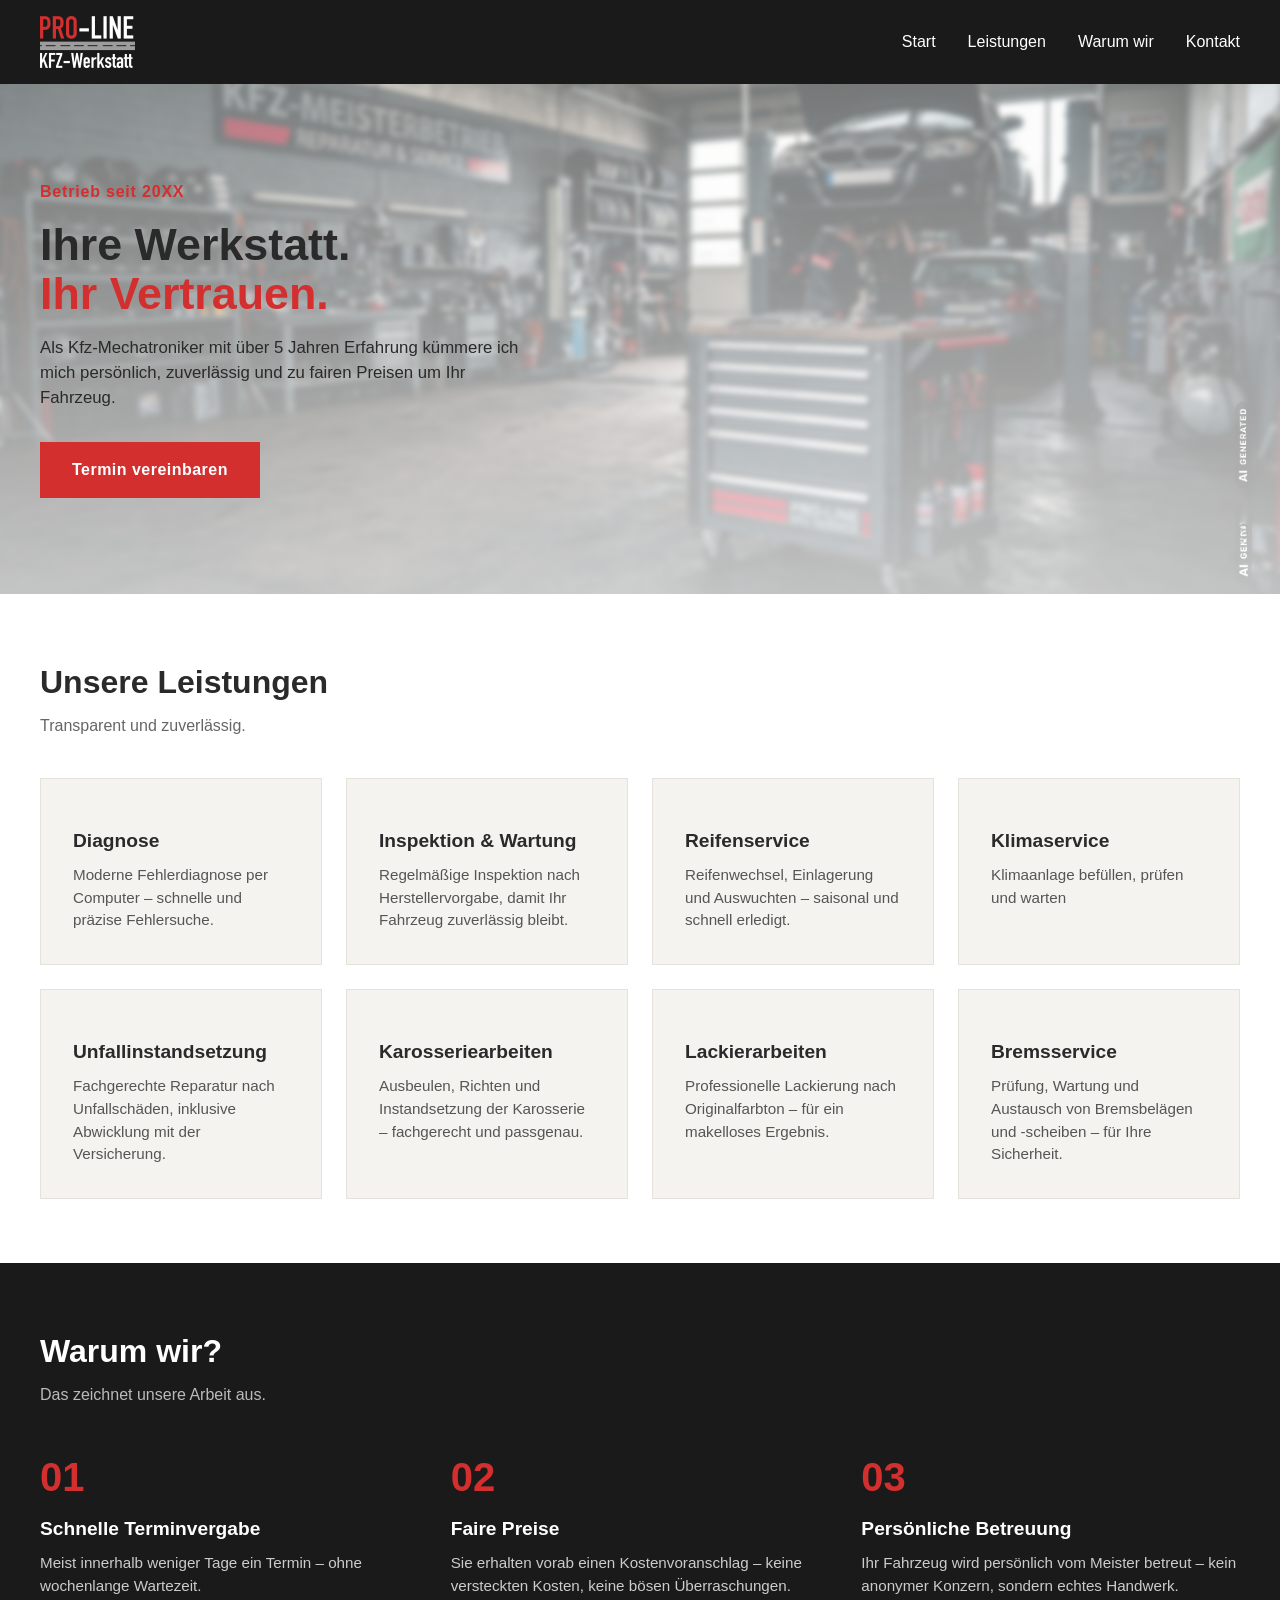
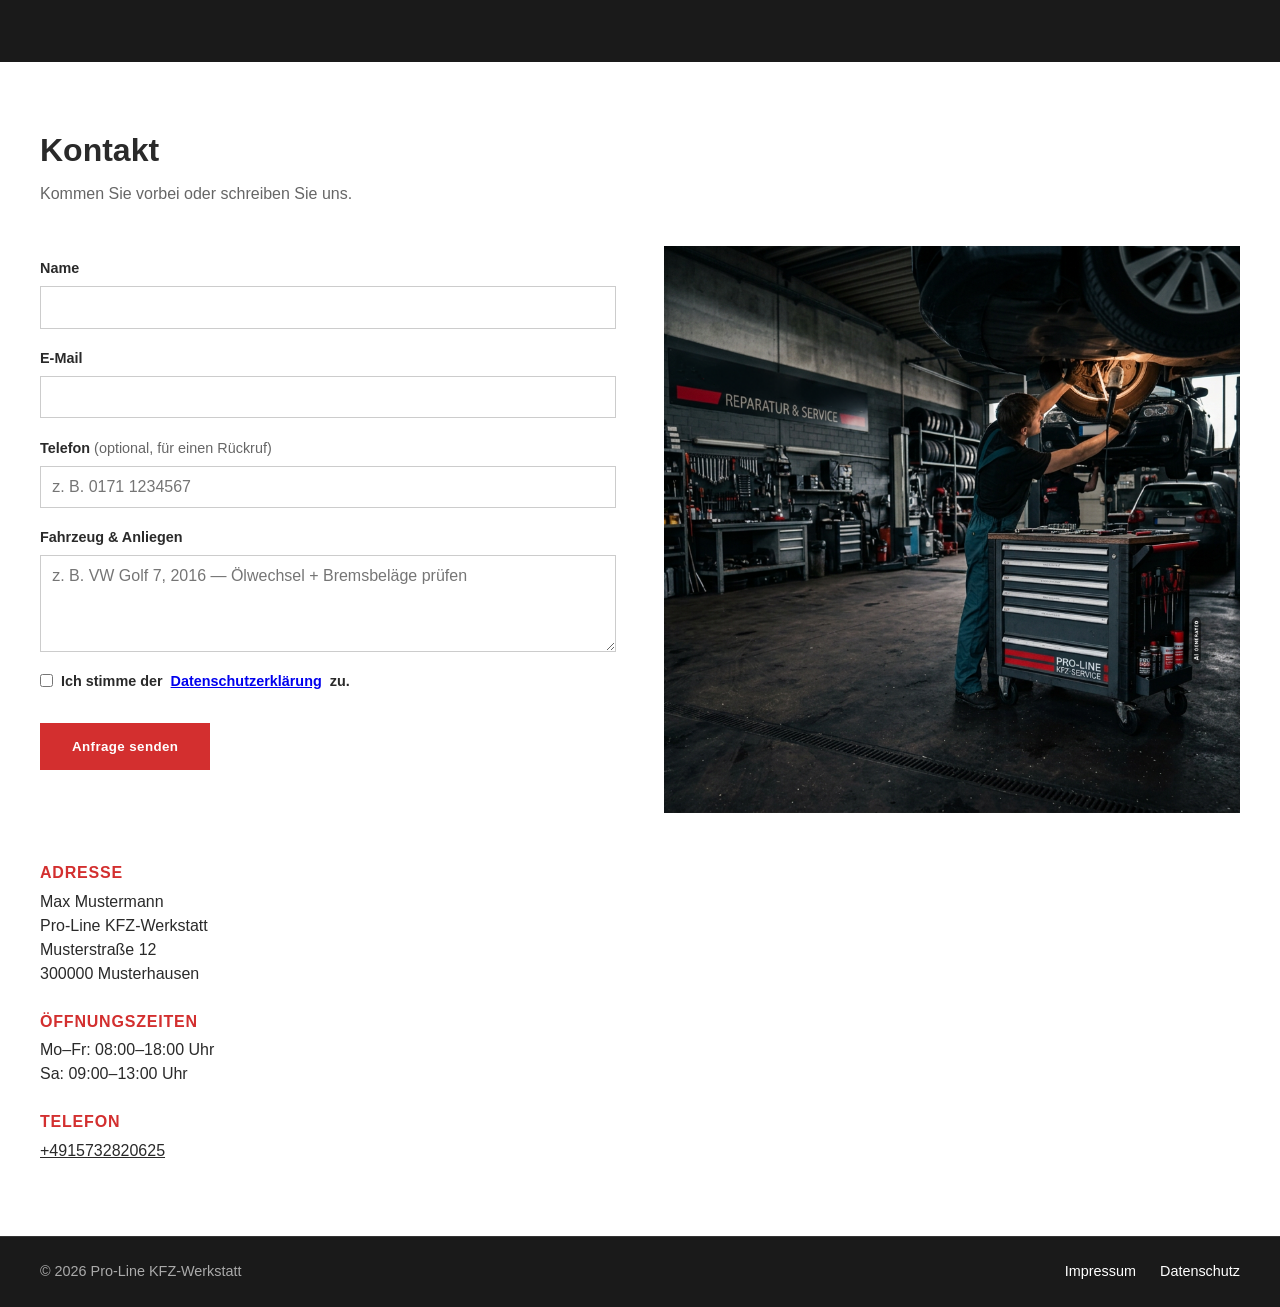
==== commit 084a22d0: "Name angepasst" ====
--- a/index.html
+++ b/index.html
@@ -3,7 +3,7 @@
 <head>
   <meta charset="UTF-8">
   <meta name="viewport" content="width=device-width, initial-scale=1.0">
-  <title>KFZ Werkstatt Muster – Ihre Werkstatt, Ihr Vertrauen</title>
+  <title>Pro-Line KFZ-Werkstatt – Ihre Werkstatt, Ihr Vertrauen</title>
   <link rel="stylesheet" href="assets/css/style.css">
 </head>
 <body>
@@ -167,16 +167,19 @@
       
         <div class="contact-info">
           <h3>Adresse</h3>
-          <p>KFZ Muster<br>
-          Musterstraße 12<br>
-          70173 Stuttgart</p>
+          <p>
+            Max Mustermann<br>
+            Pro-Line KFZ-Werkstatt<br>
+            Musterstraße 12<br>
+            300000 Musterhausen
+          </p>
       
           <h3>Öffnungszeiten</h3>
           <p>Mo–Fr: 08:00–18:00 Uhr<br>
           Sa: 09:00–13:00 Uhr</p>
       
           <h3>Telefon</h3>
-          <p><a href="tel:+491791240565">+491791240565</a></p>
+          <p><a href="tel:+4915732820625">+4915732820625</a></p>
         </div>
       
         <div class="map-wrapper">
@@ -186,7 +189,7 @@
             height="100%"
             style="border:0; min-height: 280px;"
             loading="lazy"
-            title="Standort KFZ Muster">
+            title="Pro-Line KFZ-Werkstatt">
           </iframe>
         </div>
       
@@ -199,7 +202,7 @@
   </section>
   <footer class="site-footer">
     <div class="footer-inner">
-      <span>© 2026 KFZ Muster</span>
+      <span>© 2026 Pro-Line KFZ-Werkstatt</span>
       <nav class="footer-nav">
         <a href="impressum.html">Impressum</a>
         <a href="datenschutz.html">Datenschutz</a>
--- a/assets/css/style.css
+++ b/assets/css/style.css
@@ -39,7 +39,7 @@
     justify-content: space-between;
     align-items: center;
     padding: 1rem 1.5rem;
-    max-width: 1200px;
+    max-width: calc(1200px + 3rem); /* 1200px Inhalt + Seitenabstand, bündig mit den Sektionen */
     margin: 0 auto;
   }
   
@@ -384,8 +384,13 @@
   }
 
   .legal-inner {
+    max-width: 1200px;
+    margin: 0 auto;
+  }
+
+  /* Text bleibt gut lesbar schmal, beginnt aber links bündig mit dem Logo */
+  .legal-inner > * {
     max-width: 760px;
-    margin: 0 auto;
   }
 
   .legal h1 {
